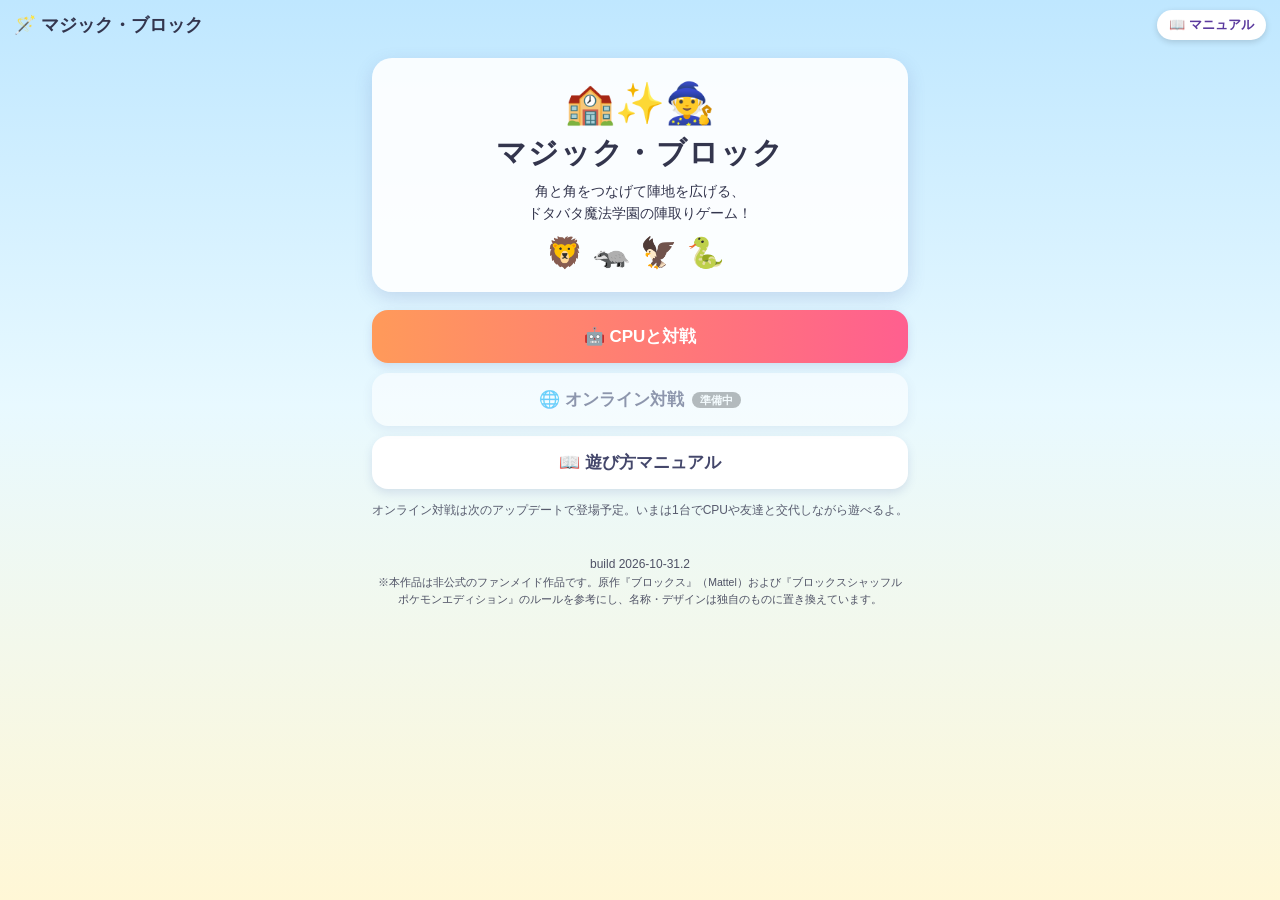
==== index.html @ 8cec770d "第2スライス: オフライン対戦 (ステートマシン・CPU3段階・UI・マニュアル) (build 2026-10-31.2)" ====
<!DOCTYPE html>
<html lang="ja">
<head>
<meta charset="UTF-8">
<meta name="viewport" content="width=device-width, initial-scale=1.0, maximum-scale=1.0, user-scalable=no">
<title>マジック・ブロック</title>
<link rel="stylesheet" href="css/style.css">
</head>
<body class="theme-normal">
<header class="app-header">
  <div class="logo">🪄 マジック・ブロック</div>
  <a class="manual-link" href="manual.html" target="_blank" rel="noopener">📖 マニュアル</a>
</header>

<main>
  <!-- ホーム -->
  <section id="screen-home" class="screen">
    <div class="title-card">
      <div class="title-emoji">🏫✨🧙</div>
      <h1>マジック・ブロック</h1>
      <p class="tagline">角と角をつなげて陣地を広げる、<br>ドタバタ魔法学園の陣取りゲーム！</p>
      <div class="mascot-row"><span>🦁</span><span>🦡</span><span>🦅</span><span>🐍</span></div>
    </div>
    <button id="btn-show-setup" class="big-btn primary">🤖 CPUと対戦</button>
    <button class="big-btn" disabled>🌐 オンライン対戦<span class="badge">準備中</span></button>
    <a class="big-btn link-btn" href="manual.html" target="_blank" rel="noopener">📖 遊び方マニュアル</a>
    <p class="note">オンライン対戦は次のアップデートで登場予定。いまは1台でCPUや友達と交代しながら遊べるよ。</p>
  </section>

  <!-- 対戦設定 -->
  <section id="screen-setup" class="screen" hidden>
    <h2>対戦の設定</h2>
    <div class="field">
      <label>プレイヤー数</label>
      <div class="seg" id="seg-count">
        <button data-v="2">2人</button>
        <button data-v="3">3人</button>
        <button data-v="4" class="on">4人</button>
      </div>
    </div>
    <div class="field">
      <label>モード</label>
      <div class="seg" id="seg-mode">
        <button data-v="normal" class="on">🏫 通常モード</button>
        <button data-v="wizard">🧙 魔法使いモード</button>
      </div>
    </div>
    <div class="field">
      <label>CPUのつよさ</label>
      <div class="seg" id="seg-level">
        <button data-v="1">よわい</button>
        <button data-v="2" class="on">ふつう</button>
        <button data-v="3">つよい</button>
      </div>
    </div>
    <div class="field">
      <label>参加メンバー</label>
      <div id="seat-list"></div>
      <p class="note">「人間」にすると、この端末で交代しながら操作できるよ。</p>
    </div>
    <button id="btn-to-select" class="big-btn primary">キャラ選択へ ▶</button>
    <button id="btn-setup-back" class="big-btn">もどる</button>
  </section>

  <!-- キャラ選択 -->
  <section id="screen-select" class="screen" hidden>
    <h2 id="select-title">キャラ選択</h2>
    <p id="select-progress" class="note"></p>
    <div id="select-body"></div>
    <button id="btn-select-back" class="big-btn">設定にもどる</button>
  </section>

  <!-- 対戦 -->
  <section id="screen-game" class="screen" hidden>
    <div id="turn-banner"></div>
    <div id="players-strip"></div>
    <div id="board-wrap"><div id="board"></div></div>
    <div id="cards-area"></div>
    <div id="target-area" hidden></div>
    <div id="hand-area">
      <div id="hand-title"></div>
      <div id="hand-pieces"></div>
      <div id="piece-controls" hidden>
        <button id="btn-rotate">↻ 回転</button>
        <button id="btn-flip">⇋ 反転</button>
        <button id="btn-confirm" class="primary">✔ 決定</button>
        <button id="btn-cancel">やめる</button>
      </div>
    </div>
    <div id="turn-actions">
      <button id="btn-pass">パスする</button>
      <span id="msg"></span>
    </div>
    <div id="log"></div>
    <button id="btn-quit" class="big-btn">対戦をやめてホームへ</button>
  </section>

  <!-- 結果 -->
  <section id="screen-result" class="screen" hidden>
    <h2>🎉 結果発表</h2>
    <div id="winner-banner"></div>
    <div id="result-table"></div>
    <button id="btn-rematch" class="big-btn primary">🔁 同じメンバーでもう一度</button>
    <button id="btn-home" class="big-btn">ホームへ</button>
  </section>
</main>

<footer>
  <p>build 2026-10-31.2</p>
  <p class="fanmade">※本作品は非公式のファンメイド作品です。原作『ブロックス』（Mattel）および『ブロックスシャッフル ポケモンエディション』のルールを参考にし、名称・デザインは独自のものに置き換えています。</p>
</footer>

<script src="js/pieces.js"></script>
<script src="js/logic.js"></script>
<script src="js/state.js"></script>
<script src="js/cpu.js"></script>
<script src="js/ui.js"></script>
</body>
</html>
---- css/style.css ----
/* マジック・ブロック UI スタイル（スマホ前提・ポップで可愛い） */
* { box-sizing: border-box; -webkit-tap-highlight-color: transparent; }
html, body { margin: 0; padding: 0; }
body {
  font-family: "Hiragino Maru Gothic ProN", "Hiragino Sans", "Noto Sans JP", sans-serif;
  color: #33354d;
  min-height: 100vh;
  transition: background 0.4s;
}
body.theme-normal {
  background: linear-gradient(180deg, #bfe7ff 0%, #e8f9ff 45%, #fff7d6 100%);
}
body.theme-wizard {
  background:
    radial-gradient(2px 2px at 20% 30%, #fff 60%, transparent 61%),
    radial-gradient(2px 2px at 70% 15%, #ffe9a8 60%, transparent 61%),
    radial-gradient(1.5px 1.5px at 85% 45%, #fff 60%, transparent 61%),
    radial-gradient(1.5px 1.5px at 40% 10%, #fff 60%, transparent 61%),
    radial-gradient(2px 2px at 55% 35%, #ffd1f2 60%, transparent 61%),
    linear-gradient(180deg, #241b4d 0%, #3d2a7a 55%, #5b3a9e 100%);
  color: #f2efff;
}
.app-header {
  display: flex; justify-content: space-between; align-items: center;
  padding: 10px 14px;
}
.logo { font-weight: 900; font-size: 18px; }
.manual-link {
  background: #fff; color: #5b3a9e; text-decoration: none; font-weight: 700;
  padding: 6px 12px; border-radius: 999px; font-size: 13px; box-shadow: 0 2px 6px rgba(0,0,0,.15);
}
main { max-width: 560px; margin: 0 auto; padding: 0 12px 16px; }
.screen h2 { text-align: center; margin: 10px 0 14px; }

/* ホーム */
.title-card {
  background: rgba(255,255,255,.9); border-radius: 20px; padding: 22px 16px;
  text-align: center; box-shadow: 0 6px 18px rgba(70,90,160,.18); margin: 8px 0 18px;
  color: #33354d;
}
.title-card h1 { margin: 6px 0; font-size: 30px; letter-spacing: .04em; }
.title-emoji { font-size: 40px; }
.tagline { margin: 4px 0 10px; line-height: 1.6; font-size: 14px; }
.mascot-row { font-size: 30px; letter-spacing: 10px; }
.big-btn {
  display: block; width: 100%; margin: 10px 0; padding: 15px; font-size: 17px; font-weight: 800;
  border: none; border-radius: 16px; background: #fff; color: #44476b;
  box-shadow: 0 4px 10px rgba(70,90,160,.15); cursor: pointer; text-align: center; text-decoration: none;
}
.big-btn.primary { background: linear-gradient(90deg, #ff9a5a, #ff5f8f); color: #fff; }
.big-btn:disabled { opacity: .55; cursor: not-allowed; }
.big-btn .badge {
  background: #888; color: #fff; font-size: 11px; border-radius: 999px;
  padding: 2px 8px; margin-left: 8px; vertical-align: middle;
}
.note { font-size: 12px; opacity: .8; text-align: center; line-height: 1.6; }

/* 設定 */
.field { background: rgba(255,255,255,.92); border-radius: 16px; padding: 12px 14px; margin: 10px 0; color: #33354d; }
.field label { font-weight: 800; font-size: 14px; display: block; margin-bottom: 8px; }
.seg { display: flex; gap: 8px; flex-wrap: wrap; }
.seg button {
  flex: 1; padding: 10px 6px; border-radius: 12px; border: 2px solid #d6d9f2; background: #fff;
  font-weight: 700; font-size: 15px; cursor: pointer; color: #44476b; min-width: 70px;
}
.seg button.on { background: #6a5cff; border-color: #6a5cff; color: #fff; }
.seat-row { display: flex; gap: 8px; align-items: center; margin: 6px 0; }
.seat-row .seat-label { font-weight: 700; width: 86px; font-size: 14px; }
.seat-row input[type="text"] {
  flex: 1; padding: 9px; border-radius: 10px; border: 2px solid #d6d9f2; font-size: 15px; min-width: 0;
}
.seat-row select { padding: 9px; border-radius: 10px; border: 2px solid #d6d9f2; font-size: 15px; background: #fff; }

/* キャラ選択 */
.choice-grid { display: grid; grid-template-columns: 1fr 1fr; gap: 10px; margin: 12px 0; }
.choice-card {
  background: rgba(255,255,255,.95); border: 3px solid transparent; border-radius: 18px;
  padding: 16px 8px; text-align: center; cursor: pointer; color: #33354d;
  box-shadow: 0 4px 10px rgba(70,90,160,.15); font-size: 15px; font-weight: 700;
}
.choice-card .big-emoji { font-size: 44px; display: block; margin-bottom: 6px; }
.choice-card .forms { font-size: 12px; opacity: .75; font-weight: 400; display: block; margin-top: 4px; }
.choice-card.disabled { opacity: .35; cursor: not-allowed; }
.choice-card .color-chip { display: inline-block; width: 14px; height: 14px; border-radius: 4px; vertical-align: -2px; margin-right: 4px; }
.step-title { text-align: center; font-weight: 800; font-size: 17px; margin-top: 6px; }

/* 対戦画面 */
#turn-banner {
  border-radius: 14px; padding: 10px 12px; font-weight: 800; text-align: center;
  background: rgba(255,255,255,.94); color: #33354d; box-shadow: 0 3px 8px rgba(0,0,0,.12);
  font-size: 15px; line-height: 1.5;
}
#turn-banner .sub { font-weight: 400; font-size: 13px; display: block; }
#players-strip { display: flex; gap: 6px; margin: 10px 0; flex-wrap: wrap; }
.p-chip {
  flex: 1; min-width: 70px; background: rgba(255,255,255,.92); color: #33354d; border-radius: 12px;
  padding: 6px 8px; font-size: 12px; line-height: 1.5; border: 3px solid transparent;
}
.p-chip.turn { border-color: #ffb020; }
.p-chip .dot { display: inline-block; width: 11px; height: 11px; border-radius: 3px; margin-right: 4px; vertical-align: -1px; }
.p-chip .pname { font-weight: 800; font-size: 13px; }
.c-blue { background: #3f8cff !important; }
.c-yellow { background: #ffc61a !important; }
.c-red { background: #ff5252 !important; }
.c-green { background: #37c978 !important; }
.dot-blue { background: #3f8cff; } .dot-yellow { background: #ffc61a; }
.dot-red { background: #ff5252; } .dot-green { background: #37c978; }

#board-wrap { display: flex; justify-content: center; margin: 6px 0 10px; }
#board {
  display: grid; grid-template-columns: repeat(20, 1fr); gap: 1px;
  width: min(94vw, 500px); aspect-ratio: 1; background: #cfd6ea; padding: 4px;
  border-radius: 12px; box-shadow: 0 6px 16px rgba(30,30,80,.25);
}
body.theme-wizard #board { background: #241b4d; }
.cell { background: #eef1fa; border-radius: 2px; position: relative; }
body.theme-wizard .cell { background: #4a3d85; }
.cell.c-blue, .cell.c-yellow, .cell.c-red, .cell.c-green { box-shadow: inset 0 0 0 1px rgba(0,0,0,.18); }
.cell.hl { background: #ffe082; cursor: pointer; animation: pulse 1s infinite alternate; }
body.theme-wizard .cell.hl { background: #ffd54f; }
.cell.tent { opacity: .55; outline: 2px solid #333; outline-offset: -2px; }
.cell.targetable { outline: 3px solid #ff4081; outline-offset: -3px; cursor: pointer; }
@keyframes pulse { from { filter: brightness(1); } to { filter: brightness(1.18); } }

/* 手札カード */
#cards-area { display: flex; gap: 8px; margin: 8px 0; }
.magic-card {
  flex: 1; border-radius: 14px; padding: 10px; cursor: pointer; text-align: left;
  background: linear-gradient(160deg, #7b5cff, #b388ff); color: #fff; border: 2px solid #e6dbff;
  box-shadow: 0 4px 10px rgba(60,30,140,.35);
}
.magic-card .cname { font-weight: 900; font-size: 15px; display: block; margin-bottom: 4px; }
.magic-card .cdesc { font-size: 11.5px; line-height: 1.5; display: block; opacity: .95; }
.magic-card-back {
  flex: 1; border-radius: 14px; padding: 10px; text-align: center;
  background: repeating-linear-gradient(45deg, #4a3d85, #4a3d85 8px, #54468f 8px, #54468f 16px);
  color: #cfc4ff; border: 2px solid #6a5cb0; font-size: 13px;
}
#cards-note { font-size: 13px; text-align: center; margin: 6px 0; font-weight: 700; }

/* 対象指定エリア */
#target-area {
  background: rgba(255,255,255,.95); color: #33354d; border-radius: 14px; padding: 10px 12px; margin: 8px 0;
}
#target-area .t-title { font-weight: 800; margin-bottom: 8px; font-size: 14px; }
#target-area button, #piece-controls button, #turn-actions button {
  padding: 9px 14px; border-radius: 999px; border: 2px solid #d6d9f2; background: #fff;
  font-weight: 700; cursor: pointer; font-size: 14px; color: #44476b;
}
#target-area button.primary, #piece-controls button.primary { background: #ff5f8f; border-color: #ff5f8f; color: #fff; }

/* 手持ちピース */
#hand-area { background: rgba(255,255,255,.92); border-radius: 16px; padding: 10px 12px; color: #33354d; }
#hand-title { font-weight: 800; font-size: 14px; margin-bottom: 8px; }
#hand-pieces { display: flex; flex-wrap: wrap; gap: 8px; }
.piece-btn {
  border: 2px solid #d6d9f2; background: #fff; border-radius: 10px; padding: 5px; cursor: pointer;
  display: flex; flex-direction: column; align-items: center; gap: 2px;
}
.piece-btn.selected { border-color: #ff5f8f; background: #fff0f5; }
.piece-btn.locked { opacity: .45; cursor: not-allowed; }
.piece-btn .psize { font-size: 10px; color: #888; }
.mini { display: grid; gap: 1px; }
.mini i { width: 9px; height: 9px; border-radius: 2px; background: transparent; }
.mini i.f { box-shadow: inset 0 0 0 1px rgba(0,0,0,.15); }
#piece-controls { display: flex; gap: 8px; margin-top: 10px; flex-wrap: wrap; }
#turn-actions { display: flex; gap: 10px; align-items: center; margin: 10px 0; }
#btn-pass { background: #fff; }
#msg { font-size: 13px; font-weight: 700; color: #ff4081; }
body.theme-wizard #msg { color: #ffd1ec; }
#log {
  font-size: 12px; max-height: 96px; overflow-y: auto; background: rgba(255,255,255,.75);
  color: #55587a; border-radius: 10px; padding: 8px 10px; line-height: 1.7;
}

/* 結果 */
#winner-banner {
  text-align: center; font-size: 20px; font-weight: 900; background: rgba(255,255,255,.95);
  color: #33354d; border-radius: 16px; padding: 16px 10px; margin-bottom: 12px; line-height: 1.6;
}
#result-table { background: rgba(255,255,255,.95); color: #33354d; border-radius: 16px; padding: 12px 14px; }
#result-table table { width: 100%; border-collapse: collapse; font-size: 14px; }
#result-table th, #result-table td { padding: 7px 6px; border-bottom: 1px solid #e3e6f5; text-align: left; }
#result-table tr.win td { background: #fff6d8; font-weight: 800; }

footer { max-width: 560px; margin: 0 auto; padding: 6px 14px 22px; text-align: center; font-size: 12px; opacity: .85; }
footer p { margin: 3px 0; }
.fanmade { font-size: 10.5px; line-height: 1.6; }
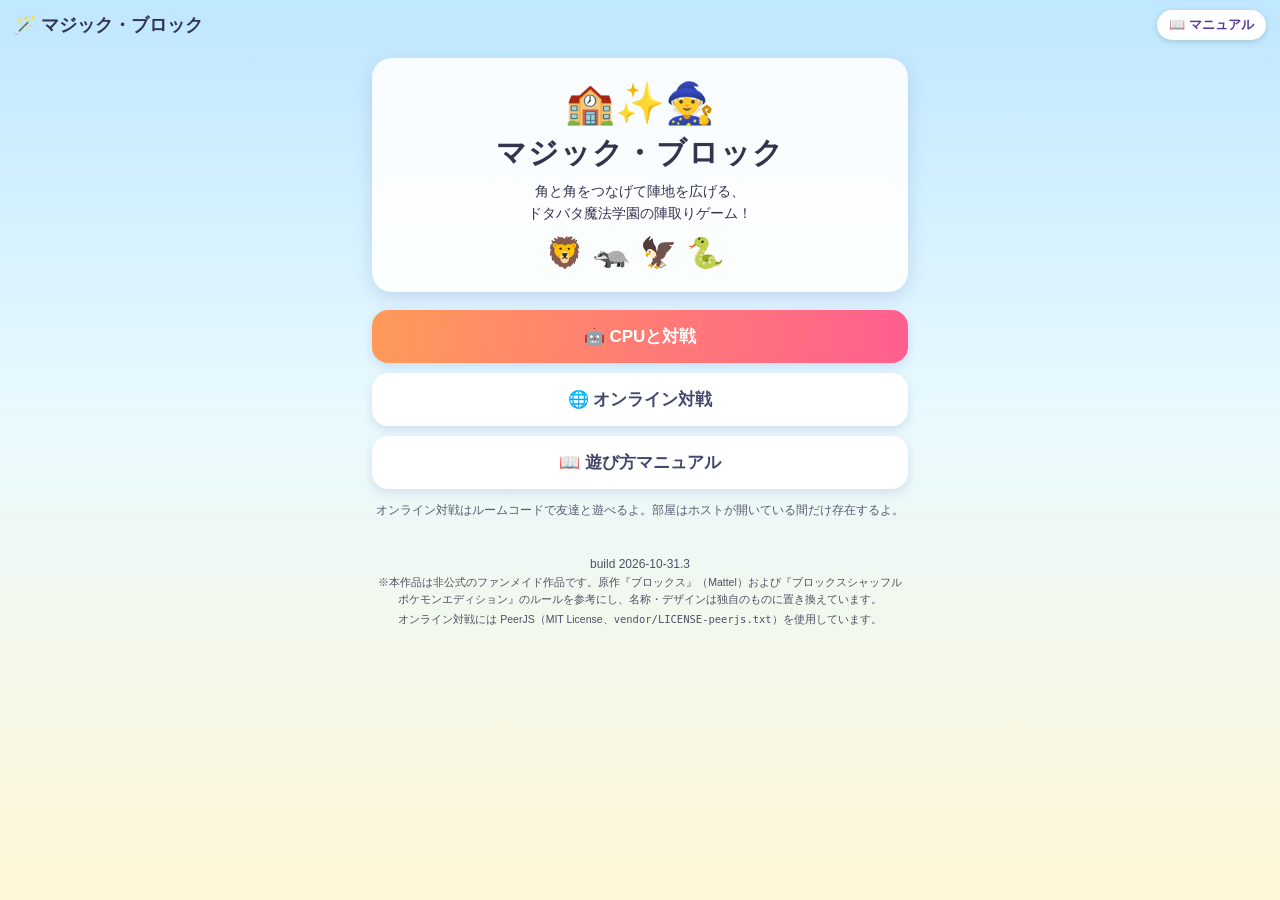
==== commit bdd7dd8d: "第3スライス: オンライン対戦 (PeerJS・ホスト権威・ロビー) (build 2026-10-31.3)" ====
--- a/index.html
+++ b/index.html
@@ -22,9 +22,69 @@
       <div class="mascot-row"><span>🦁</span><span>🦡</span><span>🦅</span><span>🐍</span></div>
     </div>
     <button id="btn-show-setup" class="big-btn primary">🤖 CPUと対戦</button>
-    <button class="big-btn" disabled>🌐 オンライン対戦<span class="badge">準備中</span></button>
+    <button id="btn-show-online" class="big-btn">🌐 オンライン対戦</button>
     <a class="big-btn link-btn" href="manual.html" target="_blank" rel="noopener">📖 遊び方マニュアル</a>
-    <p class="note">オンライン対戦は次のアップデートで登場予定。いまは1台でCPUや友達と交代しながら遊べるよ。</p>
+    <p class="note">オンライン対戦はルームコードで友達と遊べるよ。部屋はホストが開いている間だけ存在するよ。</p>
+  </section>
+
+  <!-- オンライン：作成／参加 -->
+  <section id="screen-online" class="screen" hidden>
+    <h2>🌐 オンライン対戦</h2>
+    <div class="field">
+      <label>あなたの名前</label>
+      <input type="text" id="online-name" maxlength="10" placeholder="名前を入力">
+    </div>
+    <div class="field">
+      <label>部屋を作る</label>
+      <button id="btn-create-room" class="big-btn primary">🏠 部屋を作る</button>
+      <p class="note">作るとルームコードが発行されるよ。友達にコードを教えてね。</p>
+    </div>
+    <div class="field">
+      <label>部屋に参加する</label>
+      <input type="text" id="online-code" maxlength="6" placeholder="ルームコード（4〜6文字）" class="code-input">
+      <button id="btn-join-room" class="big-btn">🚪 コードで参加する</button>
+    </div>
+    <p id="online-status" class="note"></p>
+    <button id="btn-online-back" class="big-btn">もどる</button>
+  </section>
+
+  <!-- オンライン：ロビー -->
+  <section id="screen-lobby" class="screen" hidden>
+    <h2>🏠 オンラインロビー</h2>
+    <div class="field" style="text-align:center">
+      <div>ルームコード</div>
+      <div id="lobby-code" class="room-code">-----</div>
+      <p class="note" id="lobby-phase-note">友達にコードを教えて、集まるのを待ってね。</p>
+    </div>
+    <div class="field">
+      <label>参加メンバー</label>
+      <div id="lobby-members"></div>
+    </div>
+    <div class="field" id="lobby-host-controls" hidden>
+      <label>ホスト操作</label>
+      <div id="lobby-cpu-row">
+        <div class="seg" id="seg-cpu-level">
+          <button data-v="1">CPU よわい</button>
+          <button data-v="2" class="on">CPU ふつう</button>
+          <button data-v="3">CPU つよい</button>
+        </div>
+        <button id="btn-add-cpu" class="big-btn">🤖 CPUを追加</button>
+      </div>
+      <button id="btn-begin-select" class="big-btn primary">🎭 キャラ選択をはじめる</button>
+      <div id="lobby-start-row" hidden>
+        <div class="seg" id="seg-online-mode">
+          <button data-v="normal" class="on">🏫 通常モード</button>
+          <button data-v="wizard">🧙 魔法使いモード</button>
+        </div>
+        <button id="btn-start-game" class="big-btn primary">⚔️ 対戦開始！</button>
+      </div>
+    </div>
+    <div class="field" id="lobby-guest-controls" hidden>
+      <button id="btn-lobby-select" class="big-btn primary" hidden>🎭 キャラ・相棒を選ぶ</button>
+      <p class="note" id="lobby-guest-note">ホストの操作を待っているよ…</p>
+    </div>
+    <p id="lobby-msg" class="note"></p>
+    <button id="btn-lobby-leave" class="big-btn">部屋を出る</button>
   </section>
 
   <!-- 対戦設定 -->
@@ -106,14 +166,18 @@
 </main>
 
 <footer>
-  <p>build 2026-10-31.2</p>
+  <p>build 2026-10-31.3</p>
   <p class="fanmade">※本作品は非公式のファンメイド作品です。原作『ブロックス』（Mattel）および『ブロックスシャッフル ポケモンエディション』のルールを参考にし、名称・デザインは独自のものに置き換えています。</p>
+  <p class="fanmade">オンライン対戦には PeerJS（MIT License、<code>vendor/LICENSE-peerjs.txt</code>）を使用しています。</p>
 </footer>
 
 <script src="js/pieces.js"></script>
 <script src="js/logic.js"></script>
 <script src="js/state.js"></script>
 <script src="js/cpu.js"></script>
+<script src="vendor/peerjs.min.js"></script>
+<script src="js/net.js"></script>
+<script src="js/session.js"></script>
 <script src="js/ui.js"></script>
 </body>
 </html>
--- a/css/style.css
+++ b/css/style.css
@@ -183,6 +183,27 @@
 #result-table th, #result-table td { padding: 7px 6px; border-bottom: 1px solid #e3e6f5; text-align: left; }
 #result-table tr.win td { background: #fff6d8; font-weight: 800; }
 
+/* オンライン */
+#screen-online input[type="text"], #screen-setup input[type="text"] {
+  width: 100%; padding: 11px; border-radius: 10px; border: 2px solid #d6d9f2;
+  font-size: 16px; margin-bottom: 8px; background: #fff; color: #33354d;
+}
+#screen-online .code-input { text-transform: uppercase; letter-spacing: .2em; font-weight: 800; text-align: center; }
+.room-code {
+  font-size: 34px; font-weight: 900; letter-spacing: .3em; color: #6a5cff;
+  margin: 4px 0; text-indent: .3em;
+}
+.member-row {
+  display: flex; align-items: center; gap: 8px; padding: 8px 10px; margin: 6px 0;
+  background: #fff; border-radius: 12px; border: 2px solid #e3e6f5; font-size: 14px;
+}
+.member-row .m-name { font-weight: 800; flex: 1; }
+.member-row .m-status { font-size: 12px; opacity: .85; text-align: right; }
+.member-row.offline { opacity: .5; }
+.member-row.me { border-color: #ffb020; }
+#lobby-host-controls .big-btn, #lobby-guest-controls .big-btn { margin: 8px 0; }
+#seg-cpu-level, #seg-online-mode { margin-bottom: 8px; }
+
 footer { max-width: 560px; margin: 0 auto; padding: 6px 14px 22px; text-align: center; font-size: 12px; opacity: .85; }
 footer p { margin: 3px 0; }
 .fanmade { font-size: 10.5px; line-height: 1.6; }
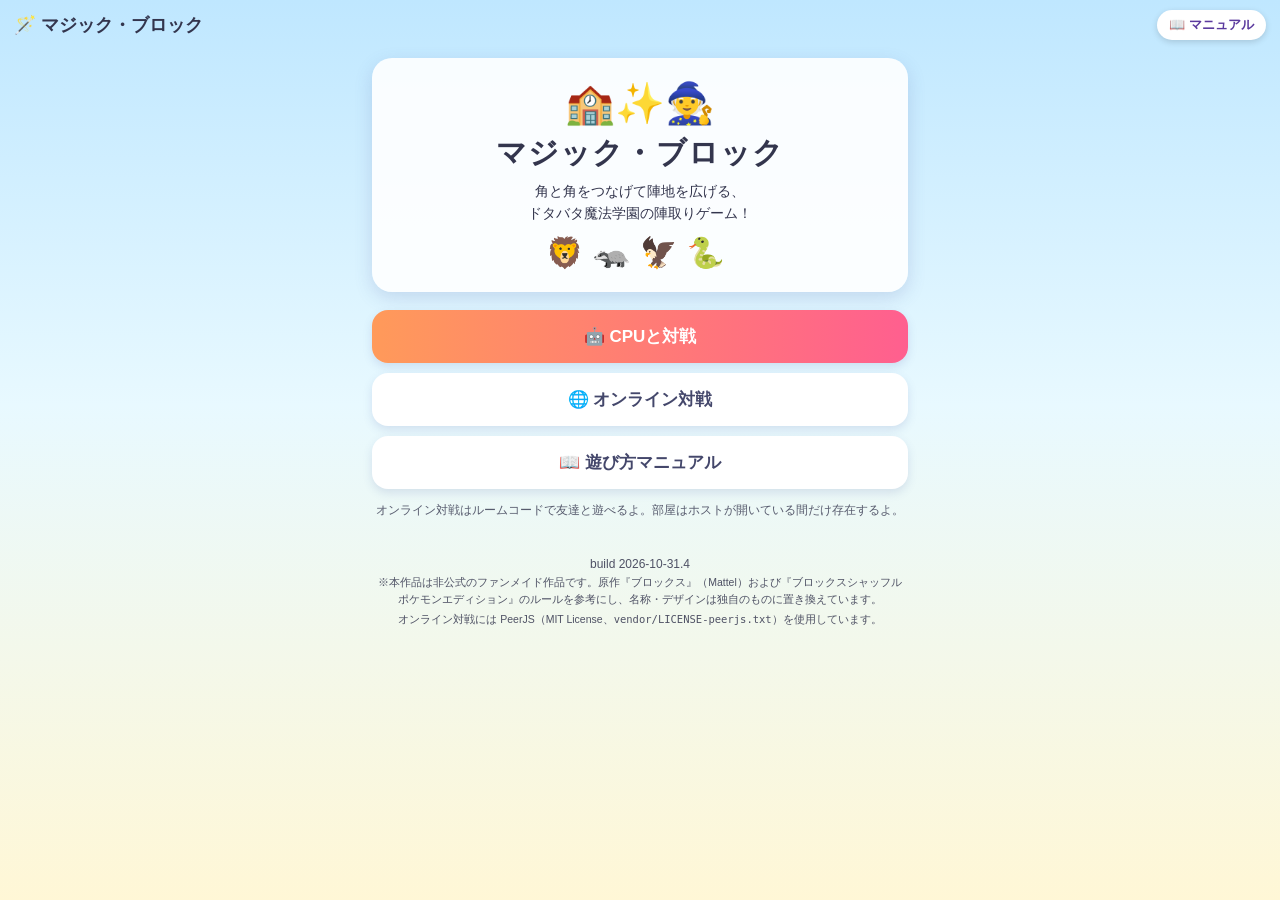
==== commit 3013196a: "対戦画面の操作性改善: 角アンカー表示・置けないピースのグレーアウト・回転反転の手持ち反映・ダブルタップ確定 (build 2026-10-31.4)" ====
--- a/index.html
+++ b/index.html
@@ -166,7 +166,7 @@
 </main>
 
 <footer>
-  <p>build 2026-10-31.3</p>
+  <p>build 2026-10-31.4</p>
   <p class="fanmade">※本作品は非公式のファンメイド作品です。原作『ブロックス』（Mattel）および『ブロックスシャッフル ポケモンエディション』のルールを参考にし、名称・デザインは独自のものに置き換えています。</p>
   <p class="fanmade">オンライン対戦には PeerJS（MIT License、<code>vendor/LICENSE-peerjs.txt</code>）を使用しています。</p>
 </footer>
@@ -175,6 +175,7 @@
 <script src="js/logic.js"></script>
 <script src="js/state.js"></script>
 <script src="js/cpu.js"></script>
+<script src="js/placeui.js"></script>
 <script src="vendor/peerjs.min.js"></script>
 <script src="js/net.js"></script>
 <script src="js/session.js"></script>
--- a/css/style.css
+++ b/css/style.css
@@ -159,6 +159,8 @@
 }
 .piece-btn.selected { border-color: #ff5f8f; background: #fff0f5; }
 .piece-btn.locked { opacity: .45; cursor: not-allowed; }
+.piece-btn.unplaceable { opacity: .35; filter: grayscale(1); cursor: not-allowed; }
+.piece-btn.unplaceable .psize { color: #c0392b; font-weight: 700; }
 .piece-btn .psize { font-size: 10px; color: #888; }
 .mini { display: grid; gap: 1px; }
 .mini i { width: 9px; height: 9px; border-radius: 2px; background: transparent; }
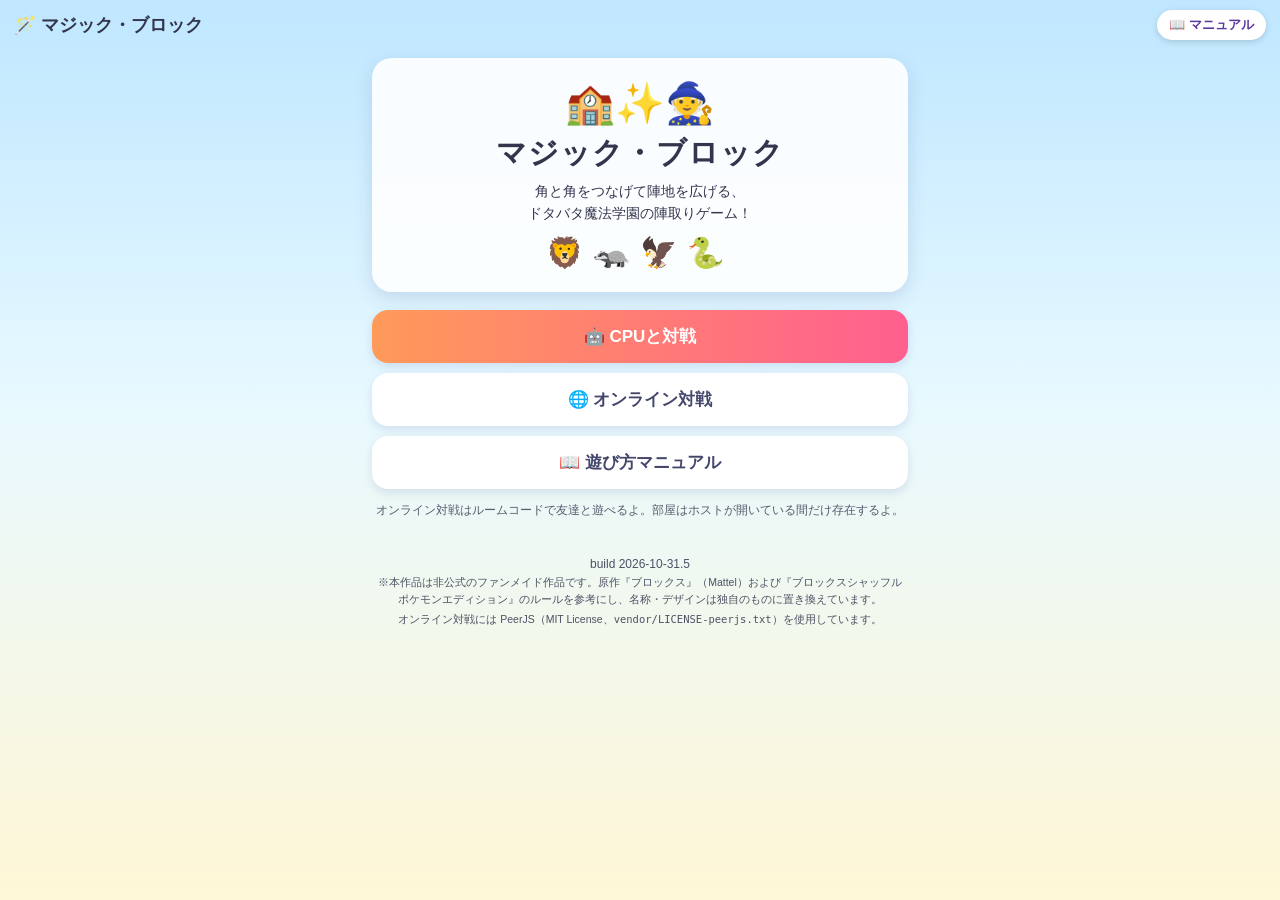
==== commit 85604a8f: "開始色をランダム化 (出番の固定化を解消) (build 2026-10-31.5)" ====
--- a/index.html
+++ b/index.html
@@ -166,7 +166,7 @@
 </main>
 
 <footer>
-  <p>build 2026-10-31.4</p>
+  <p>build 2026-10-31.5</p>
   <p class="fanmade">※本作品は非公式のファンメイド作品です。原作『ブロックス』（Mattel）および『ブロックスシャッフル ポケモンエディション』のルールを参考にし、名称・デザインは独自のものに置き換えています。</p>
   <p class="fanmade">オンライン対戦には PeerJS（MIT License、<code>vendor/LICENSE-peerjs.txt</code>）を使用しています。</p>
 </footer>
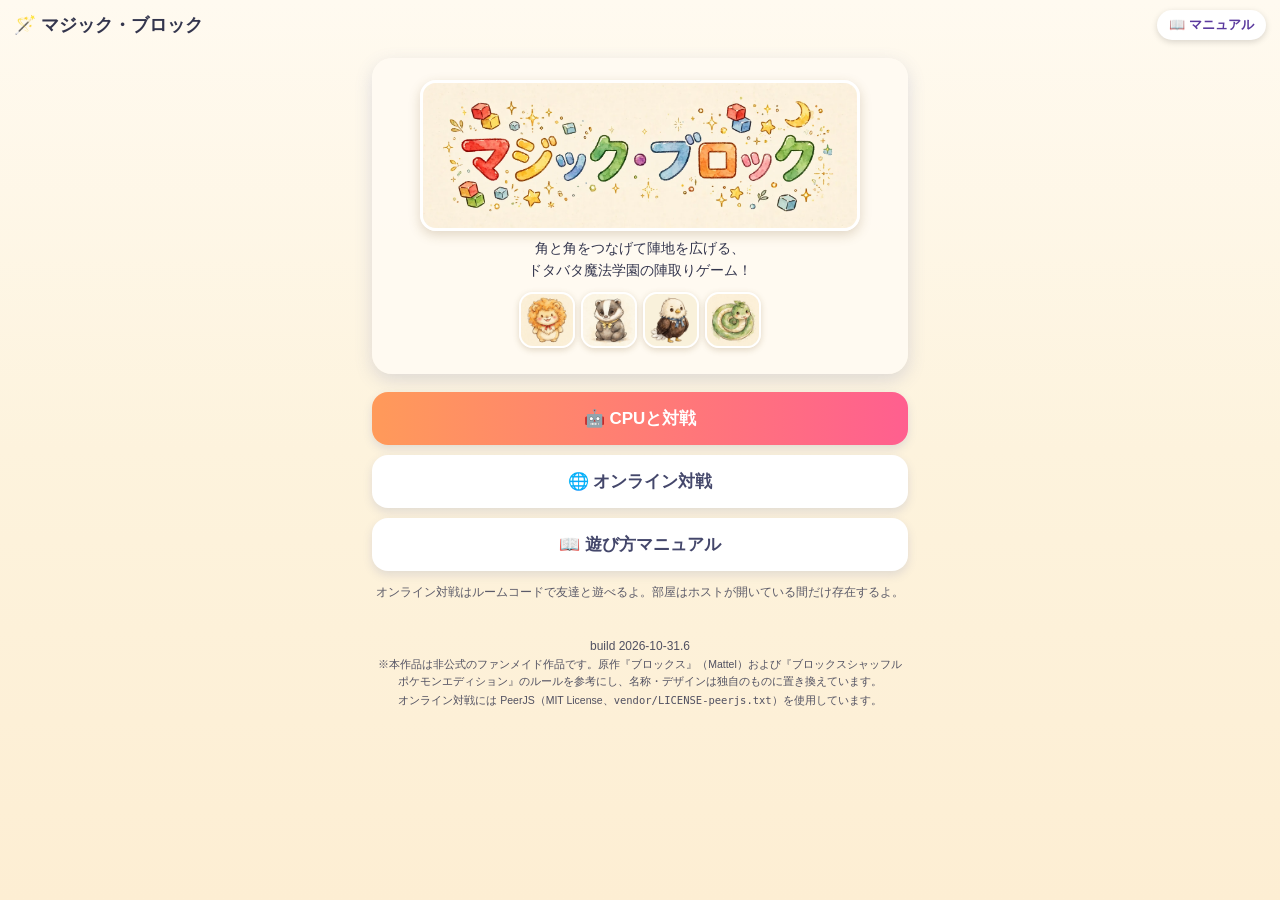
==== commit a5893df7: "デザイン刷新: 水彩イラスト素材13点とロゴを画面に適用 (build 2026-10-31.6)" ====
--- a/index.html
+++ b/index.html
@@ -16,10 +16,9 @@
   <!-- ホーム -->
   <section id="screen-home" class="screen">
     <div class="title-card">
-      <div class="title-emoji">🏫✨🧙</div>
-      <h1>マジック・ブロック</h1>
+      <img id="title-logo" class="title-logo" alt="マジック・ブロック">
       <p class="tagline">角と角をつなげて陣地を広げる、<br>ドタバタ魔法学園の陣取りゲーム！</p>
-      <div class="mascot-row"><span>🦁</span><span>🦡</span><span>🦅</span><span>🐍</span></div>
+      <div class="mascot-row"><img data-partner="lion" alt="ライオン"><img data-partner="badger" alt="アナグマ"><img data-partner="eagle" alt="ワシ"><img data-partner="snake" alt="ヘビ"></div>
     </div>
     <button id="btn-show-setup" class="big-btn primary">🤖 CPUと対戦</button>
     <button id="btn-show-online" class="big-btn">🌐 オンライン対戦</button>
@@ -166,7 +165,7 @@
 </main>
 
 <footer>
-  <p>build 2026-10-31.5</p>
+  <p>build 2026-10-31.6</p>
   <p class="fanmade">※本作品は非公式のファンメイド作品です。原作『ブロックス』（Mattel）および『ブロックスシャッフル ポケモンエディション』のルールを参考にし、名称・デザインは独自のものに置き換えています。</p>
   <p class="fanmade">オンライン対戦には PeerJS（MIT License、<code>vendor/LICENSE-peerjs.txt</code>）を使用しています。</p>
 </footer>
@@ -179,6 +178,7 @@
 <script src="vendor/peerjs.min.js"></script>
 <script src="js/net.js"></script>
 <script src="js/session.js"></script>
+<script src="js/assets.js"></script>
 <script src="js/ui.js"></script>
 </body>
 </html>
--- a/css/style.css
+++ b/css/style.css
@@ -8,7 +8,7 @@
   transition: background 0.4s;
 }
 body.theme-normal {
-  background: linear-gradient(180deg, #bfe7ff 0%, #e8f9ff 45%, #fff7d6 100%);
+  background: linear-gradient(180deg, #fffaf0 0%, #fdf3dd 50%, #fdeed3 100%);
 }
 body.theme-wizard {
   background:
@@ -34,14 +34,22 @@
 
 /* ホーム */
 .title-card {
-  background: rgba(255,255,255,.9); border-radius: 20px; padding: 22px 16px;
+  background: rgba(255,251,243,.9); border-radius: 20px; padding: 22px 16px;
   text-align: center; box-shadow: 0 6px 18px rgba(70,90,160,.18); margin: 8px 0 18px;
   color: #33354d;
 }
 .title-card h1 { margin: 6px 0; font-size: 30px; letter-spacing: .04em; }
+.title-logo {
+  display: block; width: 100%; max-width: 440px; margin: 0 auto 6px;
+  border-radius: 16px; border: 3px solid #fff; box-shadow: 0 4px 12px rgba(120,90,40,.22);
+}
 .title-emoji { font-size: 40px; }
 .tagline { margin: 4px 0 10px; line-height: 1.6; font-size: 14px; }
-.mascot-row { font-size: 30px; letter-spacing: 10px; }
+.mascot-row { margin-top: 8px; }
+.mascot-row img {
+  width: 56px; height: 56px; object-fit: cover; border-radius: 14px; margin: 0 3px;
+  border: 2px solid #fff; box-shadow: 0 2px 6px rgba(120,90,40,.22);
+}
 .big-btn {
   display: block; width: 100%; margin: 10px 0; padding: 15px; font-size: 17px; font-weight: 800;
   border: none; border-radius: 16px; background: #fff; color: #44476b;
@@ -56,7 +64,7 @@
 .note { font-size: 12px; opacity: .8; text-align: center; line-height: 1.6; }
 
 /* 設定 */
-.field { background: rgba(255,255,255,.92); border-radius: 16px; padding: 12px 14px; margin: 10px 0; color: #33354d; }
+.field { background: rgba(255,251,243,.92); border-radius: 16px; padding: 12px 14px; margin: 10px 0; color: #33354d; }
 .field label { font-weight: 800; font-size: 14px; display: block; margin-bottom: 8px; }
 .seg { display: flex; gap: 8px; flex-wrap: wrap; }
 .seg button {
@@ -74,11 +82,15 @@
 /* キャラ選択 */
 .choice-grid { display: grid; grid-template-columns: 1fr 1fr; gap: 10px; margin: 12px 0; }
 .choice-card {
-  background: rgba(255,255,255,.95); border: 3px solid transparent; border-radius: 18px;
+  background: rgba(255,251,243,.95); border: 3px solid transparent; border-radius: 18px;
   padding: 16px 8px; text-align: center; cursor: pointer; color: #33354d;
   box-shadow: 0 4px 10px rgba(70,90,160,.15); font-size: 15px; font-weight: 700;
 }
 .choice-card .big-emoji { font-size: 44px; display: block; margin-bottom: 6px; }
+.choice-card .choice-img {
+  width: 88px; height: 88px; object-fit: cover; display: block; margin: 0 auto 6px;
+  border-radius: 14px; border: 2px solid #f3e9d2; box-shadow: 0 2px 6px rgba(120,90,40,.18);
+}
 .choice-card .forms { font-size: 12px; opacity: .75; font-weight: 400; display: block; margin-top: 4px; }
 .choice-card.disabled { opacity: .35; cursor: not-allowed; }
 .choice-card .color-chip { display: inline-block; width: 14px; height: 14px; border-radius: 4px; vertical-align: -2px; margin-right: 4px; }
@@ -87,13 +99,13 @@
 /* 対戦画面 */
 #turn-banner {
   border-radius: 14px; padding: 10px 12px; font-weight: 800; text-align: center;
-  background: rgba(255,255,255,.94); color: #33354d; box-shadow: 0 3px 8px rgba(0,0,0,.12);
+  background: rgba(255,251,243,.94); color: #33354d; box-shadow: 0 3px 8px rgba(0,0,0,.12);
   font-size: 15px; line-height: 1.5;
 }
 #turn-banner .sub { font-weight: 400; font-size: 13px; display: block; }
 #players-strip { display: flex; gap: 6px; margin: 10px 0; flex-wrap: wrap; }
 .p-chip {
-  flex: 1; min-width: 70px; background: rgba(255,255,255,.92); color: #33354d; border-radius: 12px;
+  flex: 1; min-width: 70px; background: rgba(255,251,243,.92); color: #33354d; border-radius: 12px;
   padding: 6px 8px; font-size: 12px; line-height: 1.5; border: 3px solid transparent;
 }
 .p-chip.turn { border-color: #ffb020; }
@@ -140,7 +152,7 @@
 
 /* 対象指定エリア */
 #target-area {
-  background: rgba(255,255,255,.95); color: #33354d; border-radius: 14px; padding: 10px 12px; margin: 8px 0;
+  background: rgba(255,251,243,.95); color: #33354d; border-radius: 14px; padding: 10px 12px; margin: 8px 0;
 }
 #target-area .t-title { font-weight: 800; margin-bottom: 8px; font-size: 14px; }
 #target-area button, #piece-controls button, #turn-actions button {
@@ -150,7 +162,7 @@
 #target-area button.primary, #piece-controls button.primary { background: #ff5f8f; border-color: #ff5f8f; color: #fff; }
 
 /* 手持ちピース */
-#hand-area { background: rgba(255,255,255,.92); border-radius: 16px; padding: 10px 12px; color: #33354d; }
+#hand-area { background: rgba(255,251,243,.92); border-radius: 16px; padding: 10px 12px; color: #33354d; }
 #hand-title { font-weight: 800; font-size: 14px; margin-bottom: 8px; }
 #hand-pieces { display: flex; flex-wrap: wrap; gap: 8px; }
 .piece-btn {
@@ -171,16 +183,16 @@
 #msg { font-size: 13px; font-weight: 700; color: #ff4081; }
 body.theme-wizard #msg { color: #ffd1ec; }
 #log {
-  font-size: 12px; max-height: 96px; overflow-y: auto; background: rgba(255,255,255,.75);
+  font-size: 12px; max-height: 96px; overflow-y: auto; background: rgba(255,251,243,.75);
   color: #55587a; border-radius: 10px; padding: 8px 10px; line-height: 1.7;
 }
 
 /* 結果 */
 #winner-banner {
-  text-align: center; font-size: 20px; font-weight: 900; background: rgba(255,255,255,.95);
+  text-align: center; font-size: 20px; font-weight: 900; background: rgba(255,251,243,.95);
   color: #33354d; border-radius: 16px; padding: 16px 10px; margin-bottom: 12px; line-height: 1.6;
 }
-#result-table { background: rgba(255,255,255,.95); color: #33354d; border-radius: 16px; padding: 12px 14px; }
+#result-table { background: rgba(255,251,243,.95); color: #33354d; border-radius: 16px; padding: 12px 14px; }
 #result-table table { width: 100%; border-collapse: collapse; font-size: 14px; }
 #result-table th, #result-table td { padding: 7px 6px; border-bottom: 1px solid #e3e6f5; text-align: left; }
 #result-table tr.win td { background: #fff6d8; font-weight: 800; }
@@ -206,6 +218,34 @@
 #lobby-host-controls .big-btn, #lobby-guest-controls .big-btn { margin: 8px 0; }
 #seg-cpu-level, #seg-online-mode { margin-bottom: 8px; }
 
+/* イラスト素材のアイコン類（角丸＋枠線のイラストカード風） */
+.face-pair { display: inline-flex; gap: 3px; align-items: center; vertical-align: middle; }
+.face-pair img { object-fit: cover; background: #fdf6e9; }
+.avatar {
+  width: 34px; height: 34px; border-radius: 10px;
+  border: 2px solid #fff; box-shadow: 0 1px 4px rgba(60,40,10,.25);
+}
+.avatar-mini {
+  width: 26px; height: 26px; border-radius: 8px;
+  border: 2px solid #fff; box-shadow: 0 1px 3px rgba(60,40,10,.22);
+}
+.partner-mini {
+  width: 22px; height: 22px; border-radius: 7px;
+  border: 2px solid #fff; box-shadow: 0 1px 3px rgba(60,40,10,.22);
+}
+.banner-avatar {
+  width: 32px; height: 32px; border-radius: 9px;
+  border: 2px solid #fff; box-shadow: 0 1px 4px rgba(60,40,10,.25);
+}
+.banner-partner {
+  width: 26px; height: 26px; border-radius: 8px;
+  border: 2px solid #fff; box-shadow: 0 1px 3px rgba(60,40,10,.22);
+}
+#turn-banner .face-pair { margin-right: 6px; }
+.p-chip .face-pair { margin-right: 4px; }
+.member-row .face-pair { flex: none; }
+#winner-banner .face-pair, #result-table .face-pair { margin-right: 4px; }
+
 footer { max-width: 560px; margin: 0 auto; padding: 6px 14px 22px; text-align: center; font-size: 12px; opacity: .85; }
 footer p { margin: 3px 0; }
 .fanmade { font-size: 10.5px; line-height: 1.6; }
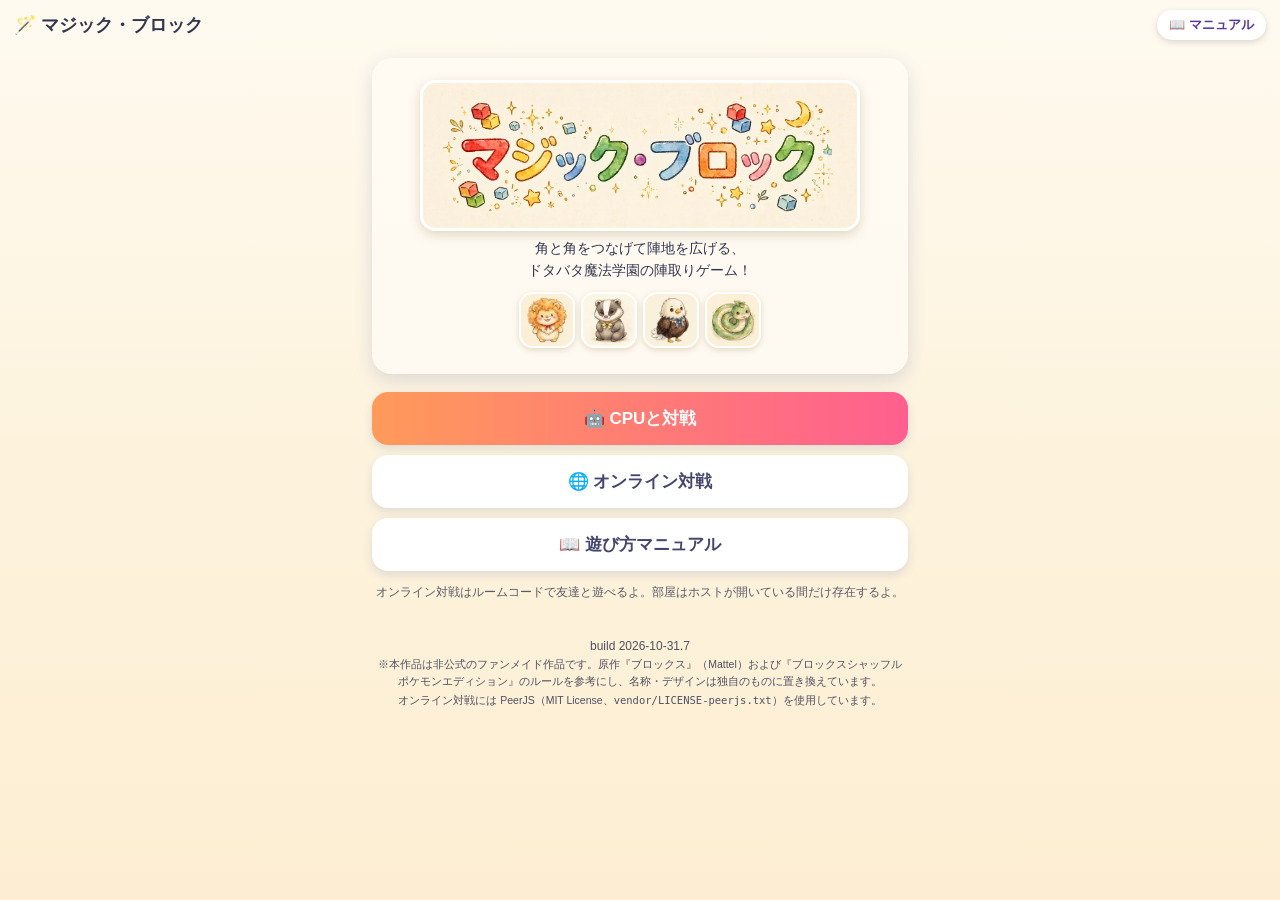
==== commit 1beb430e: "キャラ選択に前に戻る導線を追加 (build 2026-10-31.7)" ====
--- a/index.html
+++ b/index.html
@@ -165,7 +165,7 @@
 </main>
 
 <footer>
-  <p>build 2026-10-31.6</p>
+  <p>build 2026-10-31.7</p>
   <p class="fanmade">※本作品は非公式のファンメイド作品です。原作『ブロックス』（Mattel）および『ブロックスシャッフル ポケモンエディション』のルールを参考にし、名称・デザインは独自のものに置き換えています。</p>
   <p class="fanmade">オンライン対戦には PeerJS（MIT License、<code>vendor/LICENSE-peerjs.txt</code>）を使用しています。</p>
 </footer>
--- a/css/style.css
+++ b/css/style.css
@@ -93,6 +93,8 @@
 }
 .choice-card .forms { font-size: 12px; opacity: .75; font-weight: 400; display: block; margin-top: 4px; }
 .choice-card.disabled { opacity: .35; cursor: not-allowed; }
+.choice-card.selected { border-color: #ff5f8f; background: #fff0f5; box-shadow: 0 0 0 2px rgba(255,95,143,.35), 0 4px 10px rgba(70,90,160,.15); }
+.back-nav { margin: 14px 0 4px; }
 .choice-card .color-chip { display: inline-block; width: 14px; height: 14px; border-radius: 4px; vertical-align: -2px; margin-right: 4px; }
 .step-title { text-align: center; font-weight: 800; font-size: 17px; margin-top: 6px; }
 
